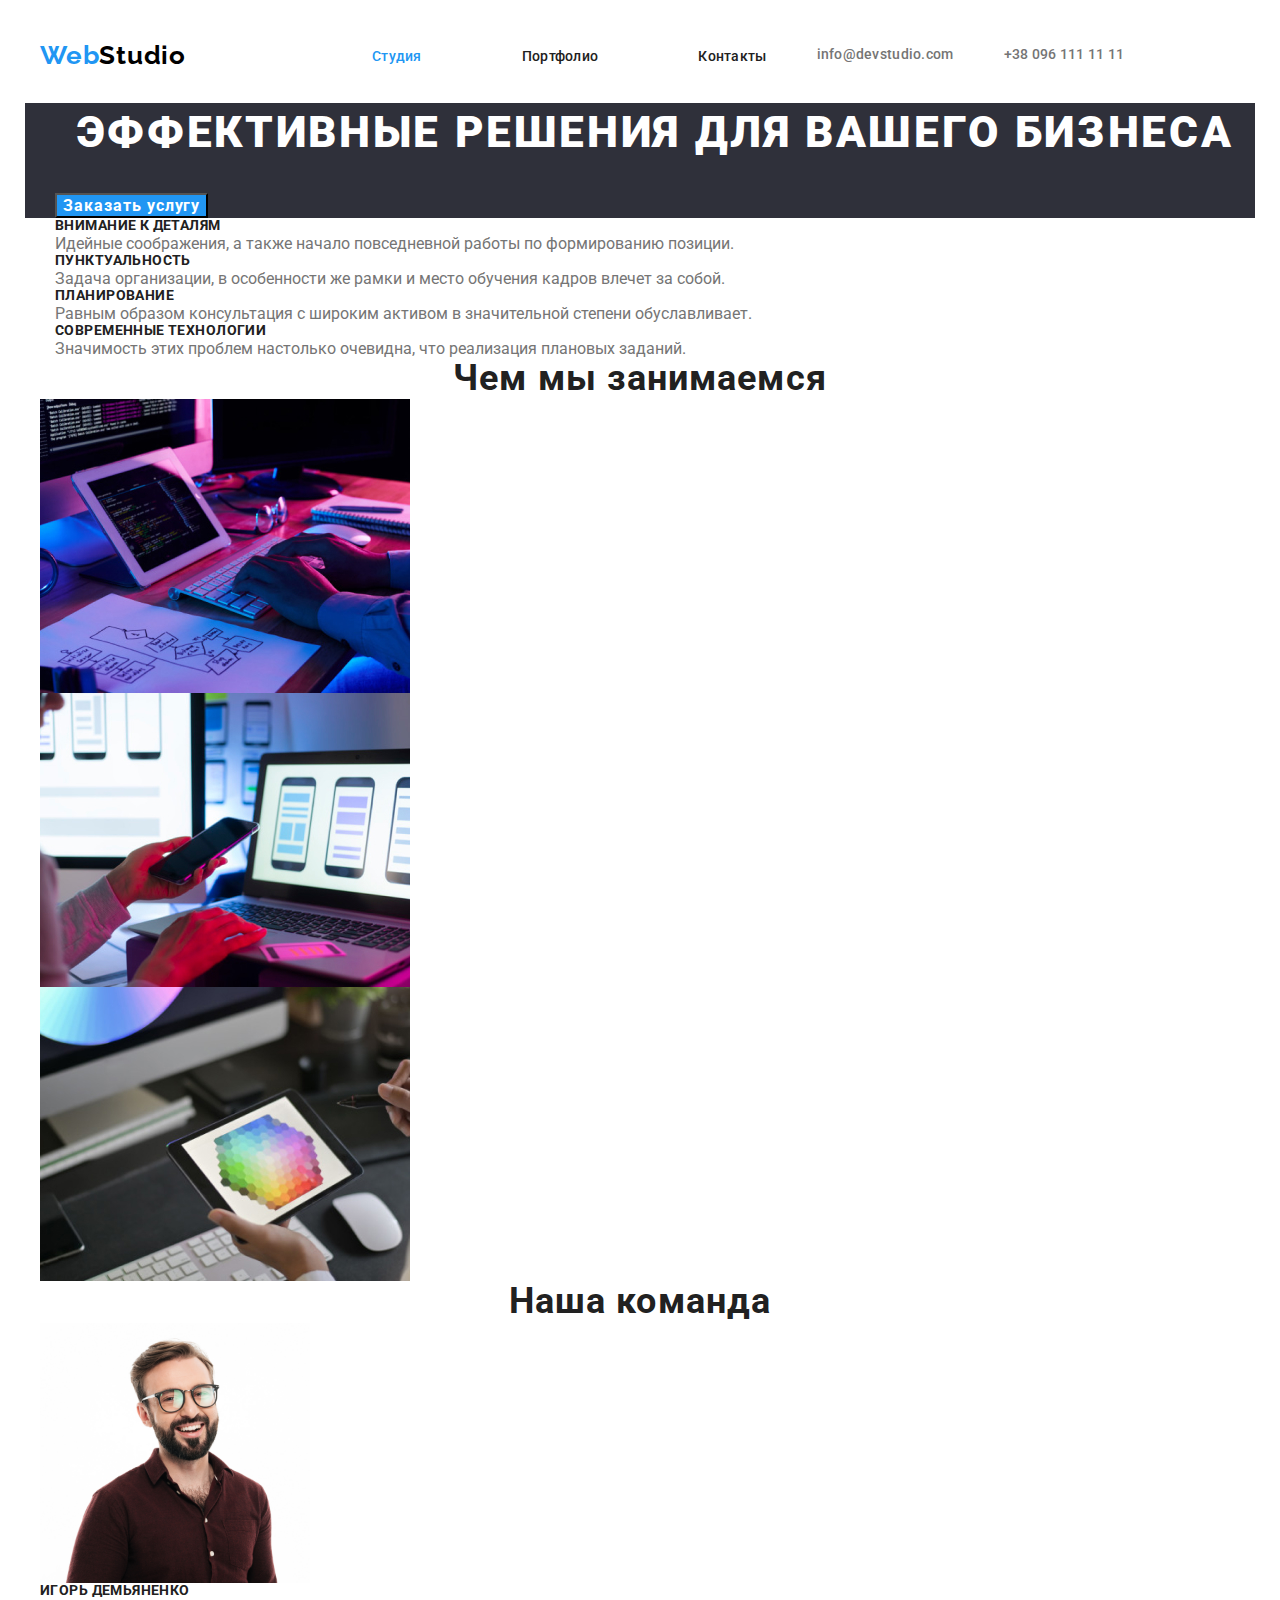
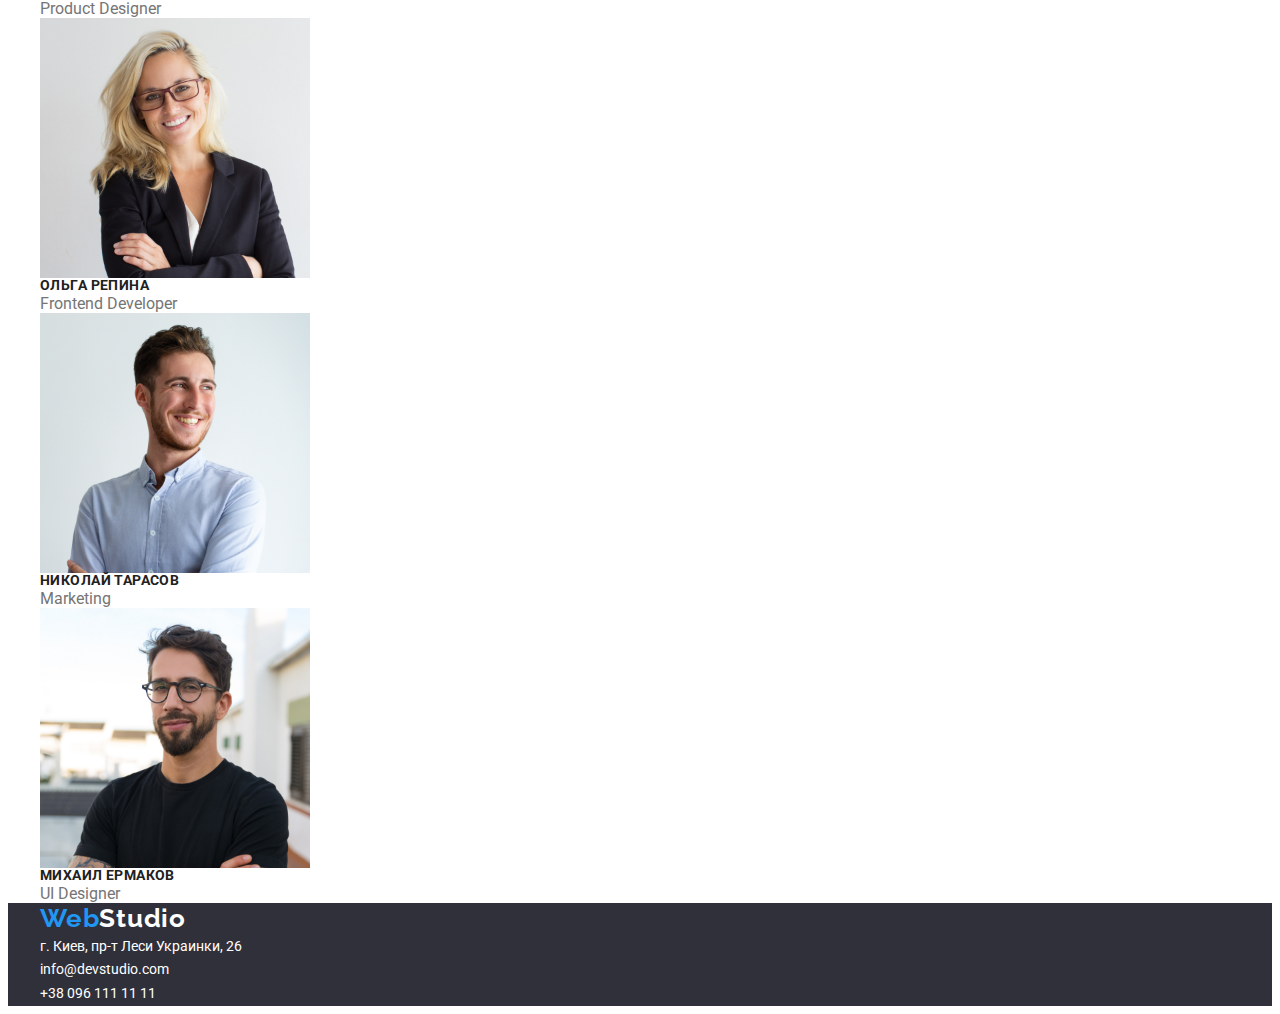
==== index.html @ 72a465cc "размечает хедер" ====
<!DOCTYPE html>
<html lang="ru">
<head>
    <meta charset="UTF-8">
    <meta http-equiv="X-UA-Compatible" content="IE=edge">
    <meta name="viewport" content="width=device-width, initial-scale=1.0">
    <title>ВебСтудио</title>
    <link rel="preconnect" href="https://fonts.gstatic.com">
    <link href="https://fonts.googleapis.com/css2?family=Raleway:wght@700&family=Roboto:wght@400;500;700;900&display=swap"
        rel="stylesheet">
    <link rel="stylesheet" href="https://cdnjs.cloudflare.com/ajax/libs/modern-normalize/1.0.0/modern-normalize.min.css" integrity="sha512-ISS7cAi1PEhQ8jnbJpJZMd29NlhNj4AWYyLOSp2CE/CsHxTCu+r+t0D2yoJudVrd0/8fTVPUVDzY5Tvli75u/g==" crossorigin="anonymous" />
    <link rel="stylesheet" href="./css/styles.css">
</head>
<body>

    <!-- Основные навигационные ссылки -->

    <header class="header">
        <div class="container">
        <nav class="nav">
        
            <a class="logo link logo" href="">Web<span class="logo-black-item logo">Studio</span></a>
            
            <ul class="nav-list list">
            <li class="nav-item">
                <a class="nav-link link current" href="">Студия</a>
            </li>
            <li class="nav-item">
                <a class="nav-link link" href="./portfolio.html">Портфолио</a>
            </li>
            <li class="nav-item">
                <a class="nav-link link" href="">Контакты</a>
            </li>
        </ul>
        </nav>
        
        <ul class="contact-list list">
            <li class="contact-item">
                
                <a class="mail-link link" href="mailto:info@devstudio.com">info@devstudio.com</a>
            </li>
            <li class="contact-item">
                
                <a class="tel-link link" href="tel:+380961111111">+38 096 111 11 11</a>
            </li>
        </ul>
        </div>
    </header>
    <main>

        <!-- section hero -->

        <section class="hero container">
            <div class="container">

                
                <h1 class="hero-title">Эффективные решения для вашего бизнеса</h1>
                <button class="modal-btn" type="button">Заказать услугу</button>
                
            </div>
        </section>

        <!-- Advanteges list -->

        <section class="advantages container">
            <div class="container">
                <h2 class="about-us-title visually-hidden">Advantages</h2>
                
                <ul class="advantages-list list">
                    <li class="advantages-item">
                        <h3 class="title-item">Внимание к деталям</h3>
                        <p class="description">Идейные соображения, а также начало повседневной работы по формированию позиции.</p>
                    </li>
                    <li>
                        <h3 class="title-item">Пунктуальность</h3>
                        <p class="description">Задача организации, в особенности же рамки и место обучения кадров влечет за собой.</p>
                    </li>
                    <li>
                        <h3 class="title-item">Планирование</h3>
                        <p class="description">Равным образом консультация с широким активом в значительной степени обуславливает.</p>
                    </li>
                    <li>
                        <h3 class="title-item">Современные технологии</h3>
                        <p class="description">Значимость этих проблем настолько очевидна, что реализация плановых заданий.</p>
                    </li>
                </ul>
            </div>
        </section>

        <!-- about us -->

        <section class="work-gadgets container">
            <h2 class="about-us-title">Чем мы занимаемся</h2>
            <ul class="gadgets-list list">
                <li class="gadgets-item">
               <img class="img-gadgets" src="./images/working-on-laptops/laptop-transformer.jpg" alt="Ноутбук-трансформер" width="370" height="294">
                
                </li>
                <li class="gadgets-item">
                <img class="img-gadgets" src="./images/working-on-laptops/laptop-and-cell.jpg" alt="Ноутбук и мобильный телефон" width="370" height="294"> 
               
                </li>
                <li class="gadgets-item">
                 <img class="img-gadgets" src="./images/working-on-laptops/tablet.jpg" alt="Планшет" width="370" height="294">
                
                </li>
            </ul>
        </section>

        <!-- Team members -->

        <section class="team-members container">
            <h2 class="about-us-title">Наша команда</h2>
            <ul class="members-list list">
                <li class="member">
                    <img class="img-member" src="./images/Team-members/igor-demiyaninko.jpg" alt="Продакт дизайнер" width="270" height="260">
                   
                    <h3 class="title-item">Игорь Демьяненко</h3>
                    <p class="description" lang="en">Product Designer</p>
                    
                </li>
                <li class="member">
                   <img class="member" src="./images/Team-members/olga-repina.jpg" alt="Фронтенд разработчик" width="270" height="260">
                    
                    <h3 class="title-item">Ольга Репина</h3>
                    <p class="description" lang="en">Frontend Developer</p>
                    
                </li>
                <li class="member">
                    <img class="member" src="./images/Team-members/nikolai-tarasov.jpg" alt="Маркетинг" width="270" height="260">
                   
                    <h3 class="title-item">Николай Тарасов</h3>
                    <p class="description">Marketing</p>
                    
                </li>
                <li class="member">
                    <img class="member" src="./images/Team-members/mikhail-yermakov.jpg" alt="Дизайнер интерфейса" width="270" height="260">
                    
                    <h3 class="title-item">Михаил Ермаков</h3>
                    <p class="description" lang="en">UI Designer</p>
                    
                </li>
            </ul>
        </section>
    </main>

    <!-- контакная инфо -->

    <footer class="footer">
     <div class="container">   
    <a class="logo link" href="">Web<span class="logo-white-item logo">Studio</span></a>
    
        <address class="address">
            г. Киев, пр-т Леси Украинки, 26
        </address>
          <ul class="footer-list list">
            <li class="footer-item"><a class="footer-mail link" href="mailto:info@devstudio.com">info@devstudio.com</a></li>
            <li class="footer-item"><a class="footer-tel link" href="tel:+380961111111">+38 096 111 11 11</a></li>
        
        </ul>
        
    </div>
    </footer>
</body>
</html>
---- css/styles.css ----
:root {
  --main-font: 'Roboto', sans-serif;
  --secondary-font: 'Raleway', sans-serif;
  --main-text-color: #757575;
  --secondary-text-color: #212121;
  --white-text-color: #ffffff;
  --accent-color: #2196f3;
  --main-bgr-color: #fff; 
  --secondary-bgr-color: #2f303a;
  --logo-black-theme: #000;
  --logo-white-theme: #fff; 
  --btn-background: #F5F4FA;
  
}

body {
  font-family: var(--main-font);
  color: var(--main-text-color);
  background-color: var(--main-bgr-color);
  
}

h1, 
h2, 
h3, 
h4, 
h5, 
h6,
p {
  margin: 0;
}

ul,
ol {
  margin: 0;
  padding: 0;
}

img {
  display: block;
}

.link {
  text-decoration: none;
  color:  inherit;
}
.list {
  list-style: none;
}

.visually-hidden {
  position: absolute !important;
  clip: rect(1px 1px 1px 1px); /* IE6, IE7 */
  clip: rect(1px, 1px, 1px, 1px);
  padding: 0 !important;
  border: 0 !important;
  height: 1px !important;
  width: 1px !important;
  overflow: hidden;
}

.container {
  width: 1200px;
  margin: 0 auto;
  padding-left: 15px;
  padding-right: 15px;
}


/* ===========HEADER========== */



.header {
  padding-top: 32px;
  padding-bottom: 32px;
}

.header .container {
  display: flex;
  align-items: center;
}

.logo {

  margin-right: 93px;

  font-family: var(--secondary-font);
  font-weight: 700;
  font-size: 26px;
  line-height: 1.19;
  letter-spacing: 0.03em;
  color: var(--accent-color);
}

.logo-black-item {
font-family: var(--secondary-font);
color: var(--logo-black-theme);
}

.logo-white-item {
font-family: var(--secondary-font);
color: var(--logo-white-theme);
}

.nav {
  display: flex;
  align-items: center;
}


.nav-list {
  display: flex;
  align-items: center;
}

.nav-link {

  margin-left: auto;
  margin-right: 50px;

  font-weight: 500;
  font-size: 14px;
  line-height: 1.14;
  letter-spacing: 0.02em;
  color: var(--secondary-text-color);
}

.nav-link:hover,
.nav-link:focus {
  color: var(--accent-color);
}

.nav-list .nav-link.current {
    color: var(--accent-color);
}

.nav-list .nav-item:not(:last-child) {
  margin-right: 50px;
}

.contact-list {

  display: flex;
  align-items: center;

  font-weight: 500;
  font-size: 14px;
  line-height: 1.14;
  letter-spacing: 0.02em;
}
 .mail-link {
   margin-left: auto;
   margin-right: 50px;
 }
.mail-link:hover,
.mail-link:focus {
  color: var(--accent-color);
}

/* .tel-link {
  margin-right: auto;
  margin-left: 50px;
} */

.tel-link:hover,
.tel-link:focus {
  color: var(--accent-color);
}


/* =========HERO========== */


.hero {
    background-color: var(--secondary-bgr-color);
}
.hero-title {

  margin-bottom: 30px;
  

  font-weight: 900;
  font-size: 44px;
  line-height: 1.36;
  text-align: center;
  letter-spacing: 0.06em;
  text-transform: uppercase;
  color: var(--white-text-color);
}
.modal-btn {
  font-family: inherit;
  font-weight: 700;
  font-size: 16px;
  line-height: 1, 87;
  display: flex;
  align-items: center;
  text-align: center;
  letter-spacing: 0.06em;
  cursor: pointer;
  color: var(--white-text-color);
  background-color: var(--accent-color);
}


/* ======COMPONENTS======= */

.about-us-title {
  font-weight: 700;
  font-size: 36px;
  line-height: 1.16;
  text-align: center;
  letter-spacing: 0.03em;
  color: var(--secondary-text-color);
}
.title-item {
  font-weight: bold;
  font-size: 14px;
  line-height: 1.14;
  letter-spacing: 0.03em;
  text-transform: uppercase;
  color: var(--secondary-text-color);
}
.description {
font-size: 14px
line-height: 1.7;
color: var(main-text-color);
}

/* =======FOOTER======== */

.footer {
    
    background-color: var(--secondary-bgr-color);
    color: var(--white-text-color);
    font-size: 14px;
    line-height: 1.7;
}


.address {
  font-style: normal;
  
}

.footer-mail:hover,
.footer-mail:focus {
  color: var(--accent-color);
}
.footer-tel:hover,
.footer-tel:focus {
  color: var(--accent-color);
}



/* ========PROTFOLIO========== */

.btn-item {
font-family: inherit;    
font-weight: 500;
font-size: 16px;
line-height: 1.62;
text-align: center;
cursor: pointer;
color:var(--secondary-text-color);
background-color: var(--btn-background);
}
.btn-item:hover,
.btn-item:focus {
  color: var(--white-text-color);
  background-color: var(--accent-color); 
}
.btn-current {
  color: var(--white-text-color);
  background-color: var(--accent-color);
  
}

.examples-list {
font-size: 18px;
line-height: 2;
}

.example-title {
font-weight: 700;
letter-spacing: 0.06em;
color: var(--secondary-text-color);
}
.examples-desc {
letter-spacing: 0.03em;
color: var(--main-text-color);
}
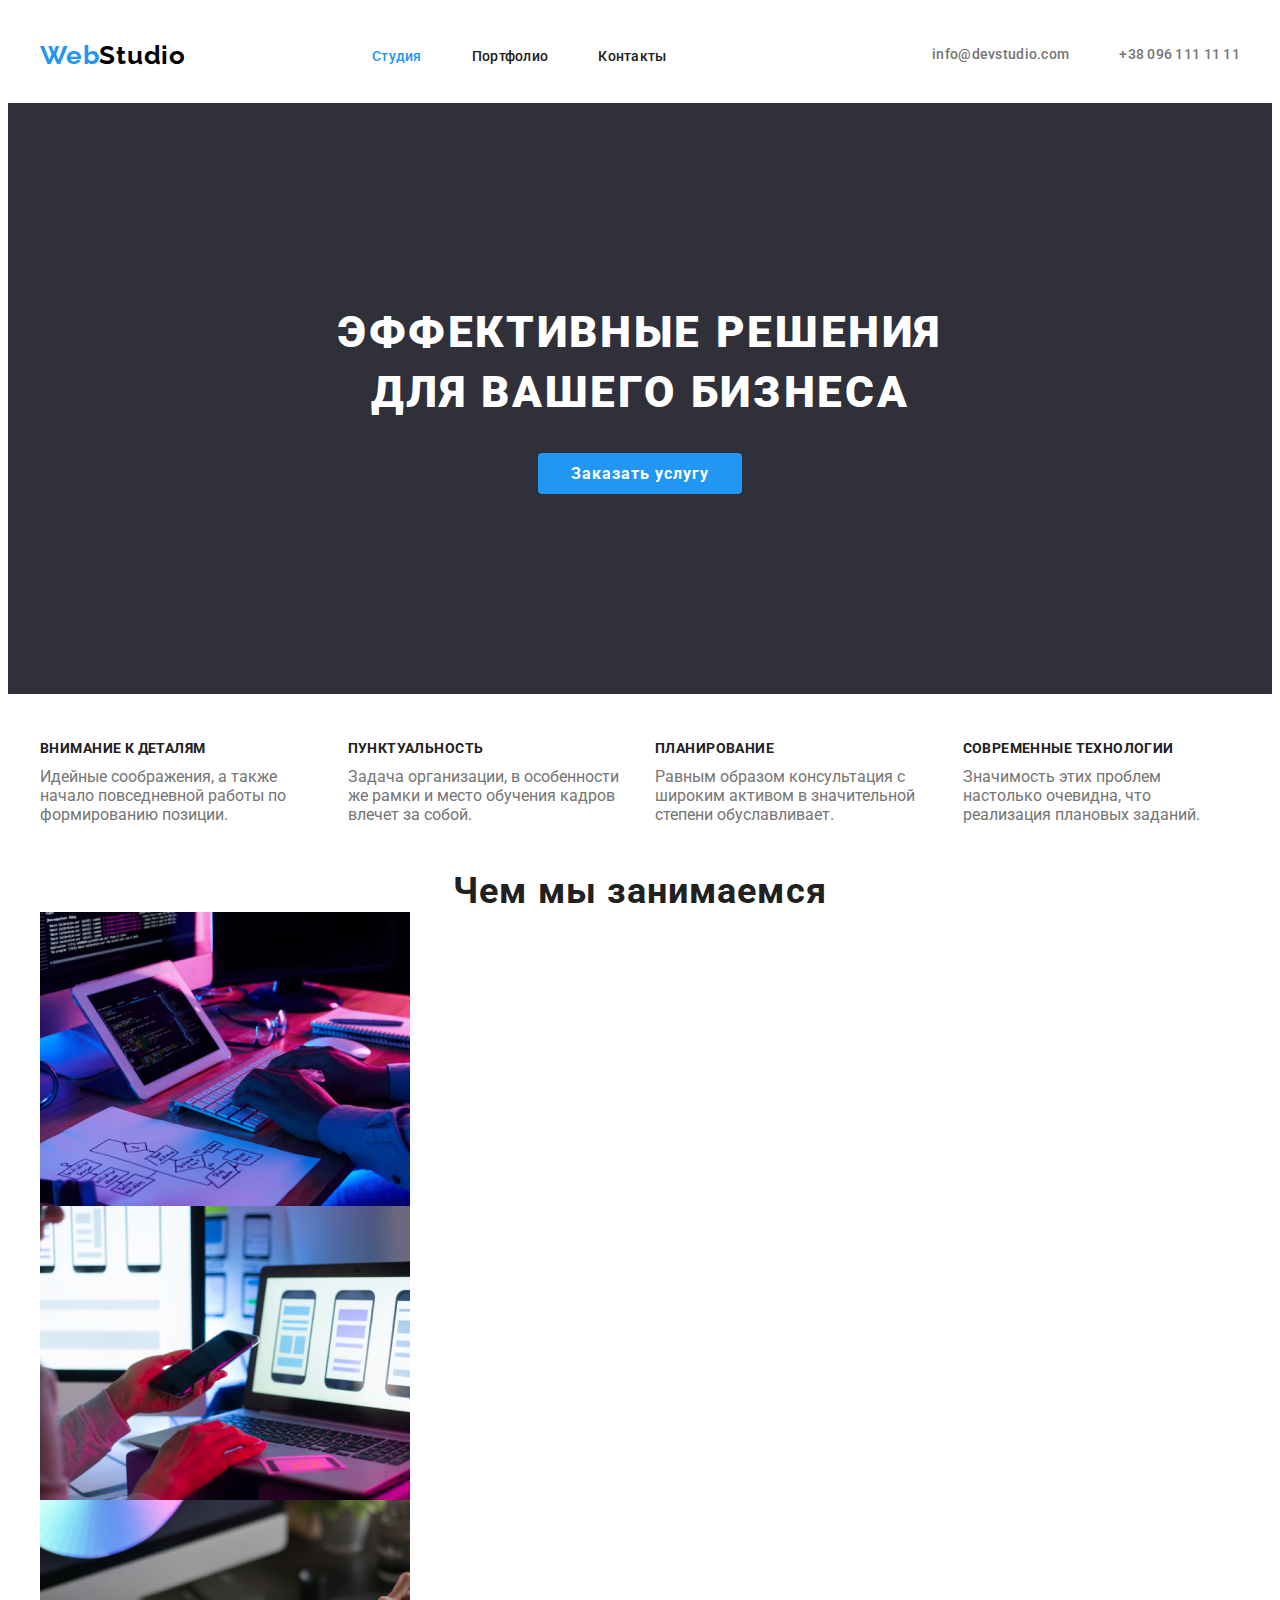
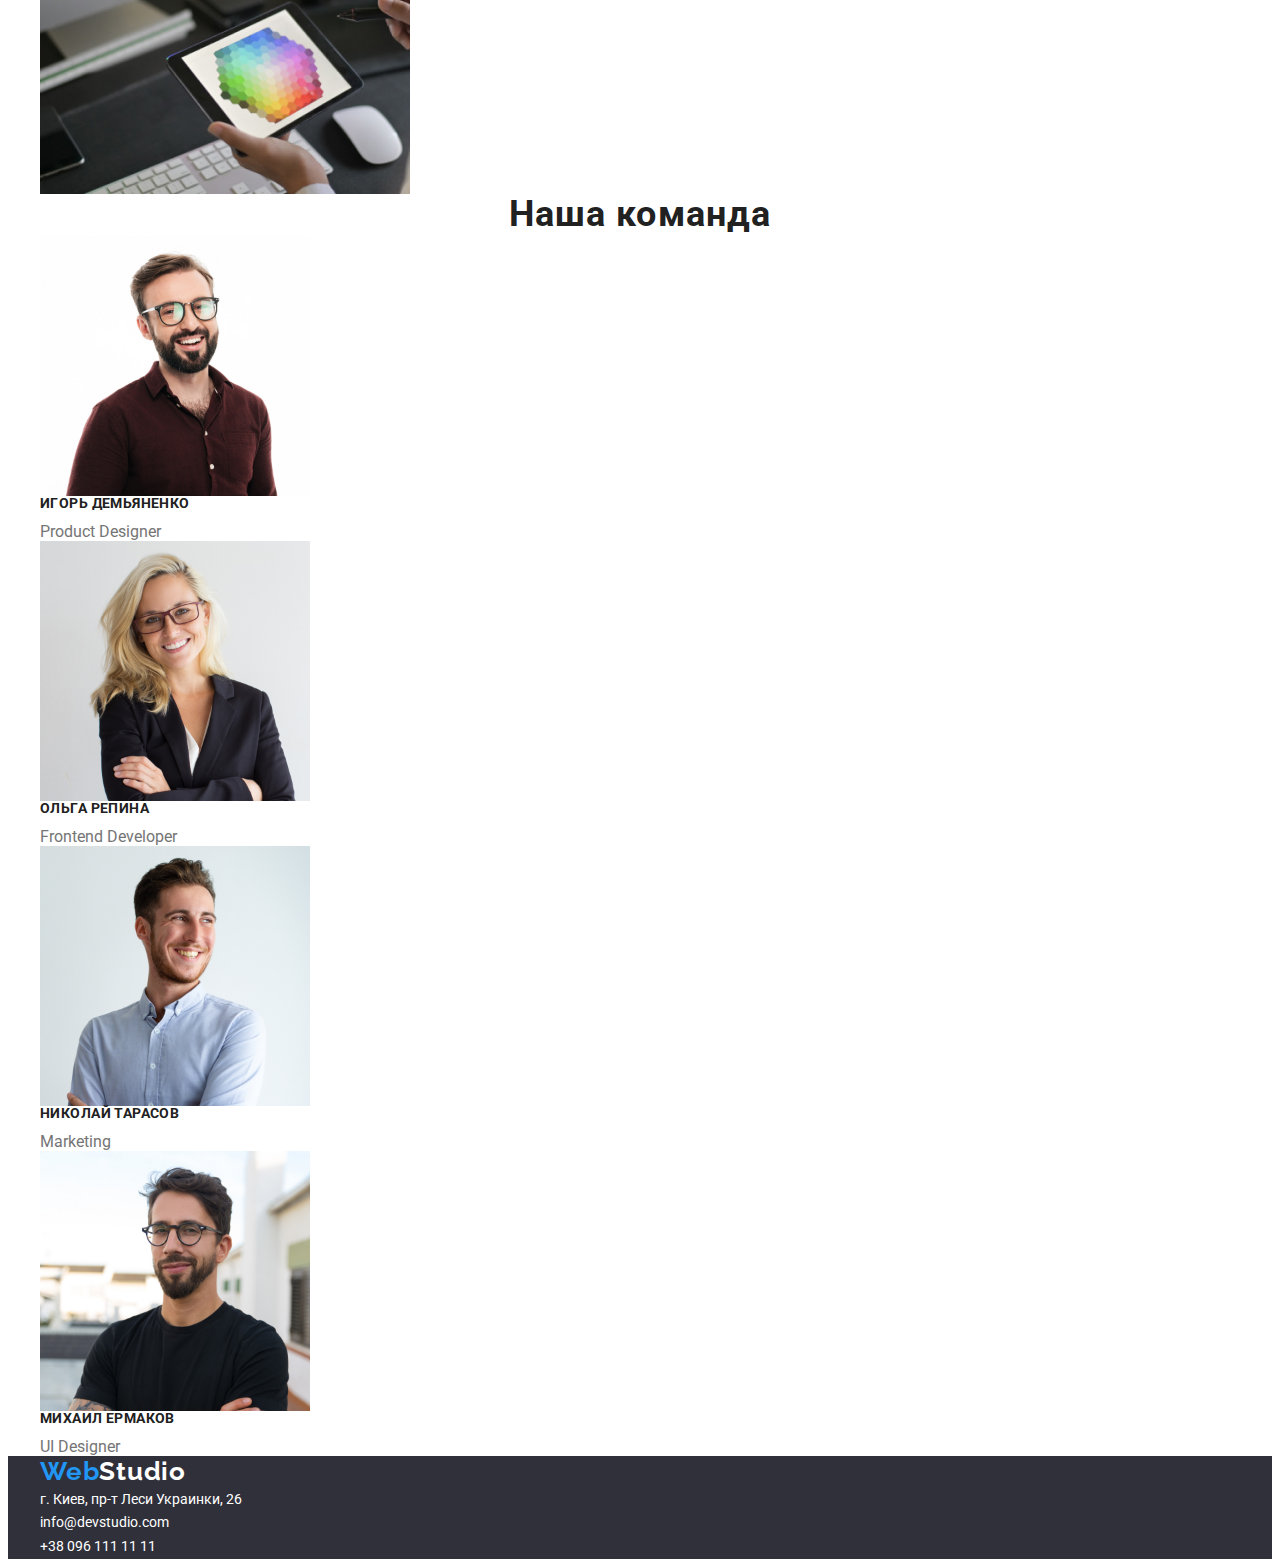
==== commit e10e467d: "размечает advantages-section" ====
--- a/index.html
+++ b/index.html
@@ -19,7 +19,7 @@
         <div class="container">
         <nav class="nav">
         
-            <a class="logo link logo" href="">Web<span class="logo-black-item logo">Studio</span></a>
+            <a class="logo link" href="">Web<span class="logo-black-item logo">Studio</span></a>
             
             <ul class="nav-list list">
             <li class="nav-item">
@@ -50,7 +50,7 @@
 
         <!-- section hero -->
 
-        <section class="hero container">
+        <section class="hero">
             <div class="container">
 
                 
@@ -62,7 +62,7 @@
 
         <!-- Advanteges list -->
 
-        <section class="advantages container">
+        <section class="advantages">
             <div class="container">
                 <h2 class="about-us-title visually-hidden">Advantages</h2>
                 
@@ -71,15 +71,15 @@
                         <h3 class="title-item">Внимание к деталям</h3>
                         <p class="description">Идейные соображения, а также начало повседневной работы по формированию позиции.</p>
                     </li>
-                    <li>
+                    <li class="advantages-item">
                         <h3 class="title-item">Пунктуальность</h3>
                         <p class="description">Задача организации, в особенности же рамки и место обучения кадров влечет за собой.</p>
                     </li>
-                    <li>
+                    <li class="advantages-item">
                         <h3 class="title-item">Планирование</h3>
                         <p class="description">Равным образом консультация с широким активом в значительной степени обуславливает.</p>
                     </li>
-                    <li>
+                    <li class="advantages-item">
                         <h3 class="title-item">Современные технологии</h3>
                         <p class="description">Значимость этих проблем настолько очевидна, что реализация плановых заданий.</p>
                     </li>
--- a/css/styles.css
+++ b/css/styles.css
@@ -10,6 +10,8 @@
   --logo-black-theme: #000;
   --logo-white-theme: #fff; 
   --btn-background: #F5F4FA;
+  --section-pt: 47px;
+  --section-pb: 47px;
   
 }
 
@@ -74,6 +76,7 @@
 .header {
   padding-top: 32px;
   padding-bottom: 32px;
+  border-color: var(--main-bgr-color);
 }
 
 .header .container {
@@ -94,6 +97,9 @@
 }
 
 .logo-black-item {
+
+margin-right: o;
+
 font-family: var(--secondary-font);
 color: var(--logo-black-theme);
 }
@@ -115,9 +121,6 @@
 }
 
 .nav-link {
-
-  margin-left: auto;
-  margin-right: 50px;
 
   font-weight: 500;
   font-size: 14px;
@@ -140,6 +143,7 @@
 }
 
 .contact-list {
+  margin-left: auto;
 
   display: flex;
   align-items: center;
@@ -149,20 +153,17 @@
   line-height: 1.14;
   letter-spacing: 0.02em;
 }
- .mail-link {
-   margin-left: auto;
-   margin-right: 50px;
- }
+
+
+ .contact-list .contact-item:not(:last-child) {
+  margin-right: 50px;
+} 
+
 .mail-link:hover,
 .mail-link:focus {
   color: var(--accent-color);
 }
 
-/* .tel-link {
-  margin-right: auto;
-  margin-left: 50px;
-} */
-
 .tel-link:hover,
 .tel-link:focus {
   color: var(--accent-color);
@@ -173,29 +174,43 @@
 
 
 .hero {
-    background-color: var(--secondary-bgr-color);
-}
+
+ background-color: var(--secondary-bgr-color);
+ text-align: center;
+ }
+
 .hero-title {
 
+  max-width: 696px;
+  margin: auto;
   margin-bottom: 30px;
-  
-
+  padding-top: 200px;
+ 
   font-weight: 900;
   font-size: 44px;
   line-height: 1.36;
-  text-align: center;
   letter-spacing: 0.06em;
   text-transform: uppercase;
   color: var(--white-text-color);
 }
 .modal-btn {
+ 
+  min-width: 136;
+  padding-top: 10px;
+  padding-bottom: 10px;
+  padding-left: 32px;
+  padding-right: 32px;
+  margin-bottom: 200px;
+
+  border: 1px solid transparent;
+  border-radius: 4px;
+
   font-family: inherit;
   font-weight: 700;
   font-size: 16px;
   line-height: 1, 87;
-  display: flex;
-  align-items: center;
-  text-align: center;
+  
+  align-items: center;
   letter-spacing: 0.06em;
   cursor: pointer;
   color: var(--white-text-color);
@@ -226,6 +241,35 @@
 line-height: 1.7;
 color: var(main-text-color);
 }
+
+/* ==========ADVANTEGES====== */
+
+
+.advantages {
+
+  padding-top: var(--section-pt);
+  padding-bottom: var(--section-pb);
+  
+  background-color: var(--main-bgr-color);
+}
+
+
+.title-item {
+
+  margin-bottom: 10px;
+}
+
+.advantages-list {
+  display: flex;
+  margin-left: -30px;
+}
+
+.advantages-item {
+  flex-basis: calc((100% - 30px) / 4);
+  margin-left: 30px;
+}
+
+
 
 /* =======FOOTER======== */
 
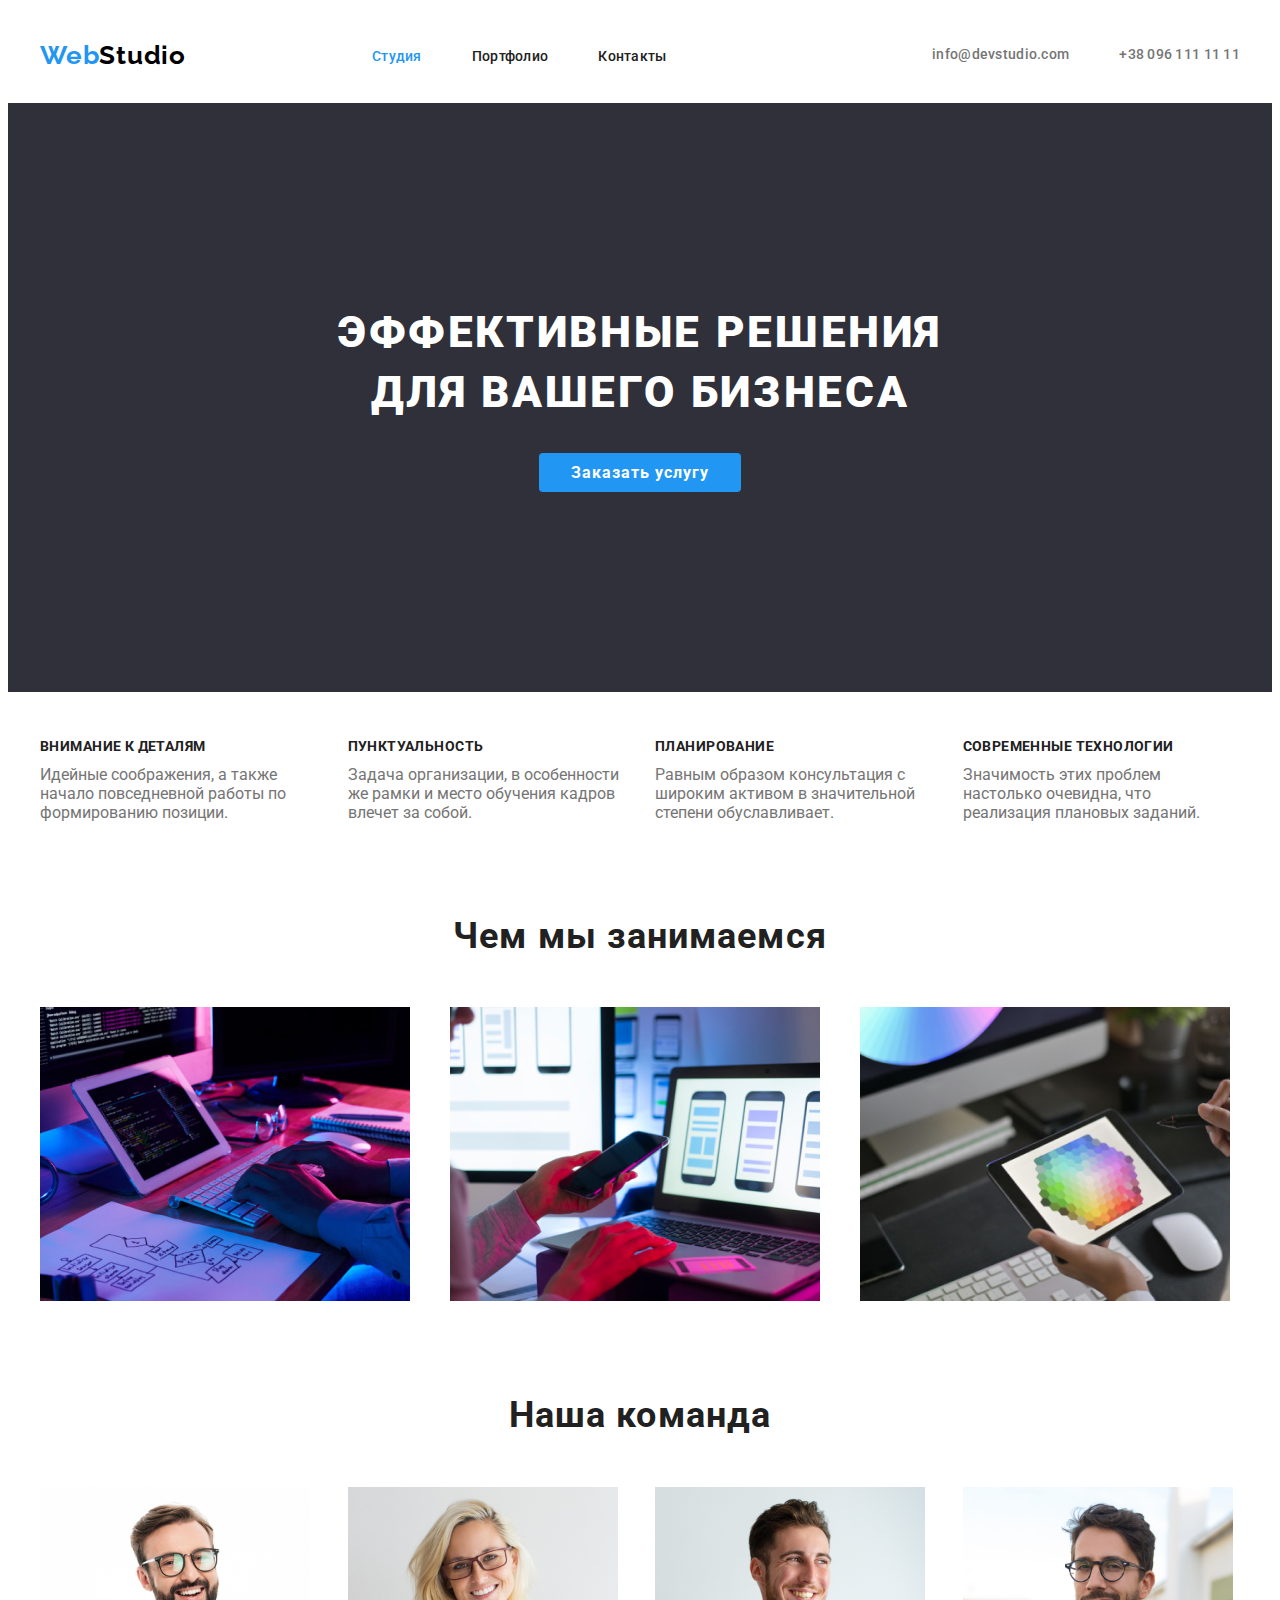
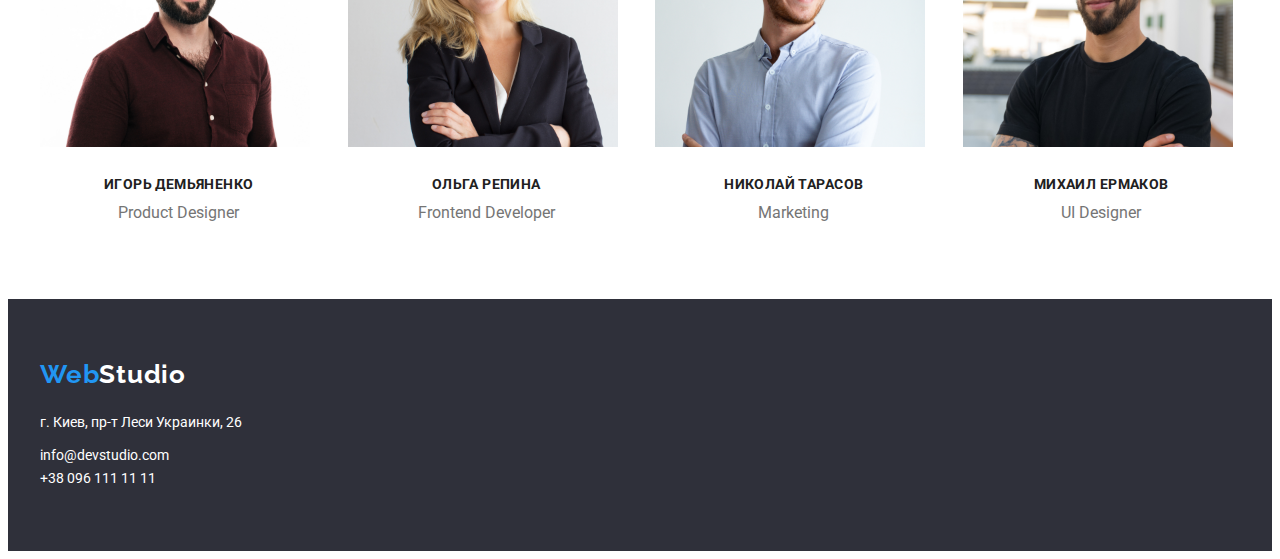
==== commit fe9cdab6: "студио" ====
--- a/index.html
+++ b/index.html
@@ -62,7 +62,7 @@
 
         <!-- Advanteges list -->
 
-        <section class="advantages">
+        <section class="section advantages">
             <div class="container">
                 <h2 class="about-us-title visually-hidden">Advantages</h2>
                 
@@ -89,7 +89,8 @@
 
         <!-- about us -->
 
-        <section class="work-gadgets container">
+        <section class="section work-gadgets">
+            <div class="container">
             <h2 class="about-us-title">Чем мы занимаемся</h2>
             <ul class="gadgets-list list">
                 <li class="gadgets-item">
@@ -105,42 +106,45 @@
                 
                 </li>
             </ul>
+            </div>
         </section>
 
         <!-- Team members -->
 
-        <section class="team-members container">
+        <section class="section team-members">
+            <div class="container">
             <h2 class="about-us-title">Наша команда</h2>
             <ul class="members-list list">
                 <li class="member">
                     <img class="img-member" src="./images/Team-members/igor-demiyaninko.jpg" alt="Продакт дизайнер" width="270" height="260">
-                   
+                   <div class="member-wrapper">
                     <h3 class="title-item">Игорь Демьяненко</h3>
                     <p class="description" lang="en">Product Designer</p>
-                    
+                    </div>
                 </li>
                 <li class="member">
-                   <img class="member" src="./images/Team-members/olga-repina.jpg" alt="Фронтенд разработчик" width="270" height="260">
-                    
+                   <img class="img-member" src="./images/Team-members/olga-repina.jpg" alt="Фронтенд разработчик" width="270" height="260">
+                    <div class="member-wrapper">
                     <h3 class="title-item">Ольга Репина</h3>
                     <p class="description" lang="en">Frontend Developer</p>
-                    
+                    </div>
                 </li>
                 <li class="member">
-                    <img class="member" src="./images/Team-members/nikolai-tarasov.jpg" alt="Маркетинг" width="270" height="260">
-                   
+                    <img class="img-member" src="./images/Team-members/nikolai-tarasov.jpg" alt="Маркетинг" width="270" height="260">
+                    <div class="member-wrapper">
                     <h3 class="title-item">Николай Тарасов</h3>
                     <p class="description">Marketing</p>
-                    
+                    </div>
                 </li>
                 <li class="member">
-                    <img class="member" src="./images/Team-members/mikhail-yermakov.jpg" alt="Дизайнер интерфейса" width="270" height="260">
-                    
+                    <img class="img-member" src="./images/Team-members/mikhail-yermakov.jpg" alt="Дизайнер интерфейса" width="270" height="260">
+                    <div class="member-wrapper">
                     <h3 class="title-item">Михаил Ермаков</h3>
                     <p class="description" lang="en">UI Designer</p>
-                    
+                    </div>
                 </li>
             </ul>
+            </div>
         </section>
     </main>
 
--- a/css/styles.css
+++ b/css/styles.css
@@ -177,6 +177,8 @@
 
  background-color: var(--secondary-bgr-color);
  text-align: center;
+ padding-top: 200px;
+ padding-bottom: 200px;
  }
 
 .hero-title {
@@ -184,7 +186,7 @@
   max-width: 696px;
   margin: auto;
   margin-bottom: 30px;
-  padding-top: 200px;
+  
  
   font-weight: 900;
   font-size: 44px;
@@ -195,15 +197,17 @@
 }
 .modal-btn {
  
+  display: block;
   min-width: 136;
   padding-top: 10px;
   padding-bottom: 10px;
   padding-left: 32px;
   padding-right: 32px;
-  margin-bottom: 200px;
-
-  border: 1px solid transparent;
+  margin: auto;
+  
   border-radius: 4px;
+  border: none;
+  
 
   font-family: inherit;
   font-weight: 700;
@@ -219,6 +223,14 @@
 
 
 /* ======COMPONENTS======= */
+
+
+.section {
+  padding-top: var(--section-pt);
+  padding-bottom: var(--section-pb);
+
+  background-color: var(--main-bgr-color);
+}
 
 .about-us-title {
   font-weight: 700;
@@ -245,16 +257,16 @@
 /* ==========ADVANTEGES====== */
 
 
-.advantages {
+/* .advantages {
 
   padding-top: var(--section-pt);
   padding-bottom: var(--section-pb);
-  
+
   background-color: var(--main-bgr-color);
-}
-
-
-.title-item {
+} */
+
+
+.advantages .title-item {
 
   margin-bottom: 10px;
 }
@@ -262,11 +274,72 @@
 .advantages-list {
   display: flex;
   margin-left: -30px;
+  margin-top: -30px;
 }
 
 .advantages-item {
-  flex-basis: calc((100% - 30px) / 4);
+  flex-basis: calc(100% / 4 - 30px);
   margin-left: 30px;
+  margin-top: 30px;
+}
+
+
+
+/* =========WORK-GADGETS======== */
+
+/* .work-gadgets {
+   
+  padding-top: var(--section-pt);
+  padding-bottom: var(--section-pb);
+  background-color: var(--main-bgr-color);
+} */
+
+.work-gadgets .about-us-title {
+  margin-bottom: 50px;
+
+}
+.gadgets-list {
+
+  display: flex;
+  margin-left: -30px;
+}
+.gadgets-item {
+
+  flex-basis: calc(100%/3 - 30px);
+  margin-left: 30px; 
+}
+
+/* =======TEAM-MEMBERS======== */
+
+
+/* .team-members {
+  padding-top: var(--section-pt);
+  padding-bottom: var(--section-pb);
+  border-color: var(--main-bgr-color);
+} */
+
+
+.team-members .about-us-title {
+  margin-bottom: 50px;
+}
+
+.members-list {
+  
+  display: flex;
+  margin-left: -30px;
+}
+
+.member {
+  flex-basis: calc(100%/4 - 30px);
+  margin-left: 30px;
+}
+.member-wrapper {
+  text-align: center;
+  padding-top: 30px;
+  padding-bottom: 30px;
+}
+.member .title-item {
+  margin-bottom: 10px;
 }
 
 
@@ -274,6 +347,9 @@
 /* =======FOOTER======== */
 
 .footer {
+
+    padding-top: 60px;
+    padding-bottom: 60px;
     
     background-color: var(--secondary-bgr-color);
     color: var(--white-text-color);
@@ -284,6 +360,8 @@
 
 .address {
   font-style: normal;
+  margin-top: 20px;
+  margin-bottom: 9px;
   
 }
 
@@ -300,7 +378,31 @@
 
 /* ========PROTFOLIO========== */
 
+
+
+.portfolio-btn-list {
+   display: flex;
+   justify-content: center;
+   margin-bottom: 39px;
+
+}
+
+
+
+.portfolio-btn-list .btn-list-item:not(:last-child) {
+  margin-right: 8px;
+}
+
 .btn-item {
+
+padding-left: 22px;
+padding-right: 22px;
+padding-top: 5.5px;
+padding-bottom: 5.5px;
+border-radius: 4px;
+border: none;
+
+
 font-family: inherit;    
 font-weight: 500;
 font-size: 16px;
@@ -322,11 +424,22 @@
 }
 
 .examples-list {
+
+display: flex;
+flex-wrap: wrap;
+margin-left: -30px;
+margin-top: -30px;  
+  
 font-size: 18px;
 line-height: 2;
 }
 
-.example-title {
+.examples-title {
+
+flex-basis: calc(100% / 3 - 30px);
+margin-left: 30px;
+margin-top: 30px;
+
 font-weight: 700;
 letter-spacing: 0.06em;
 color: var(--secondary-text-color);
@@ -334,4 +447,9 @@
 .examples-desc {
 letter-spacing: 0.03em;
 color: var(--main-text-color);
+}
+
+.desc-box {
+  border: 1px solid #eee;
+  border-top: none;
 }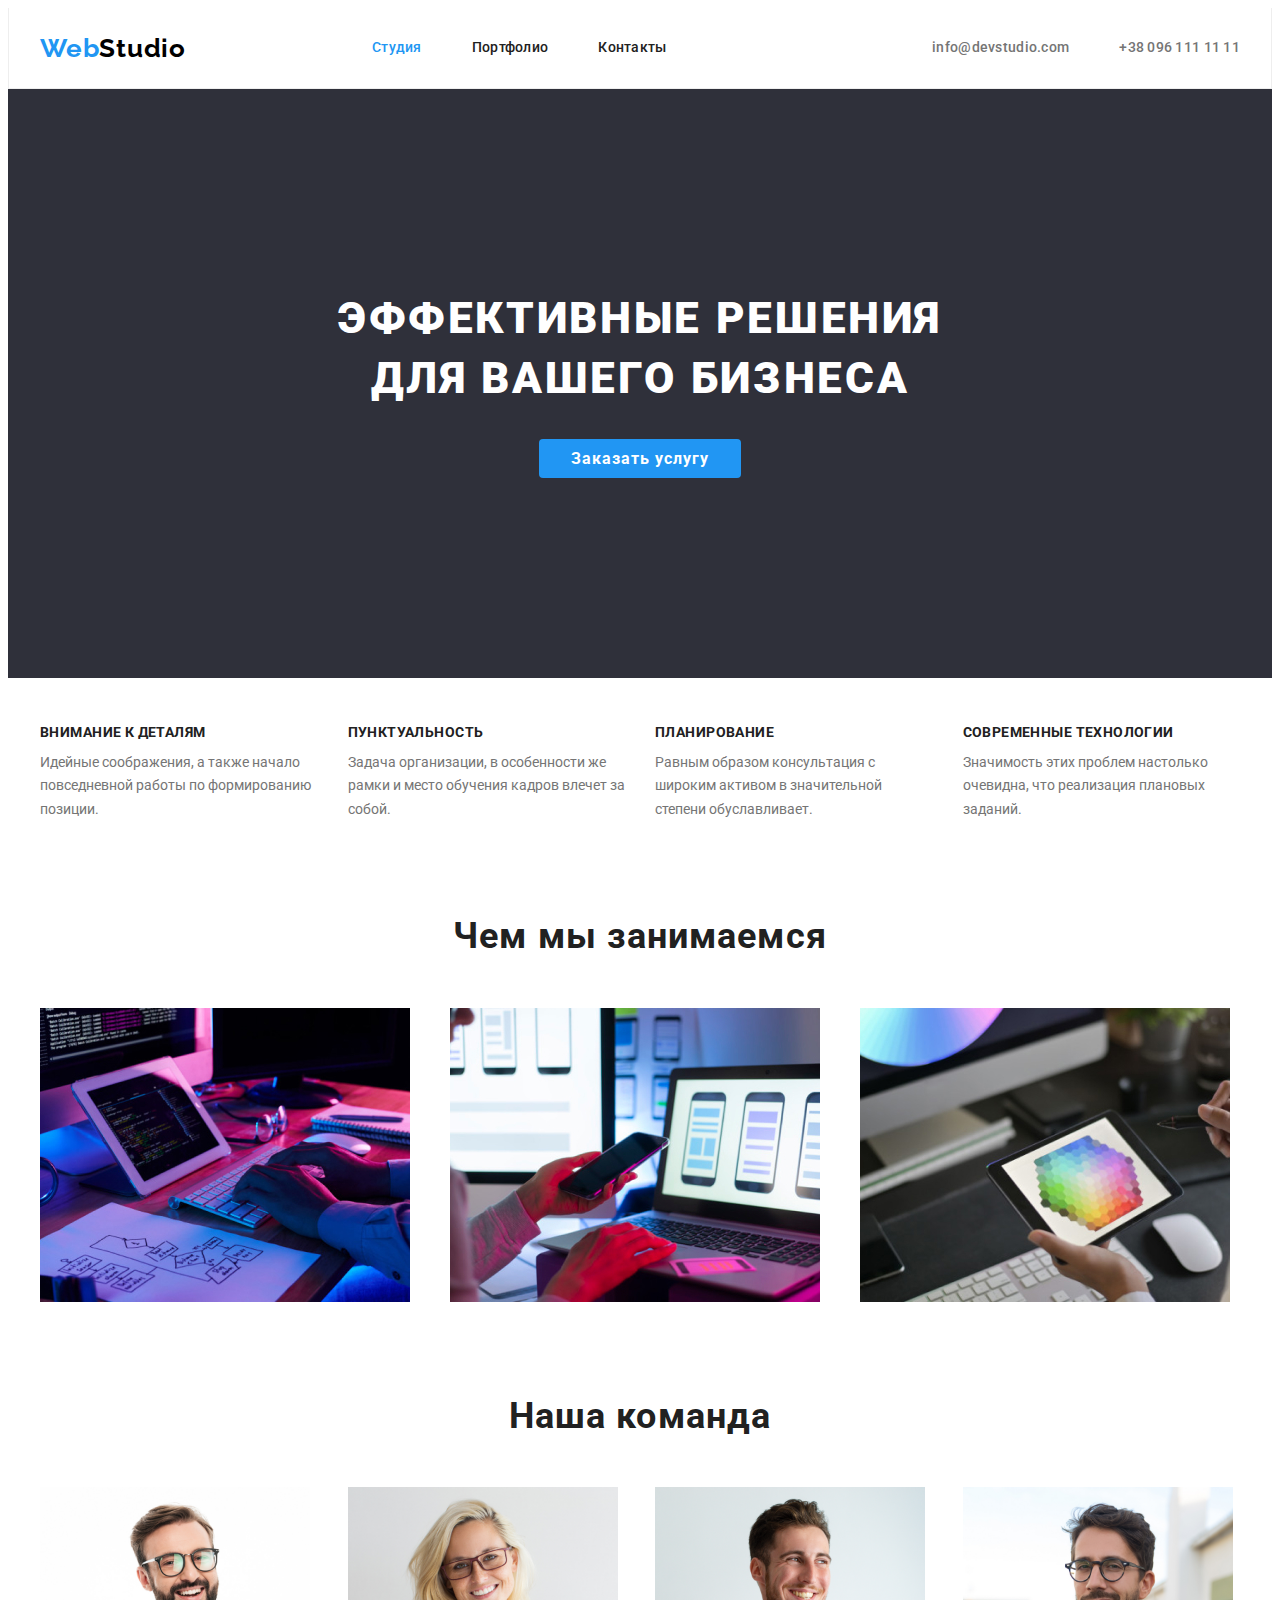
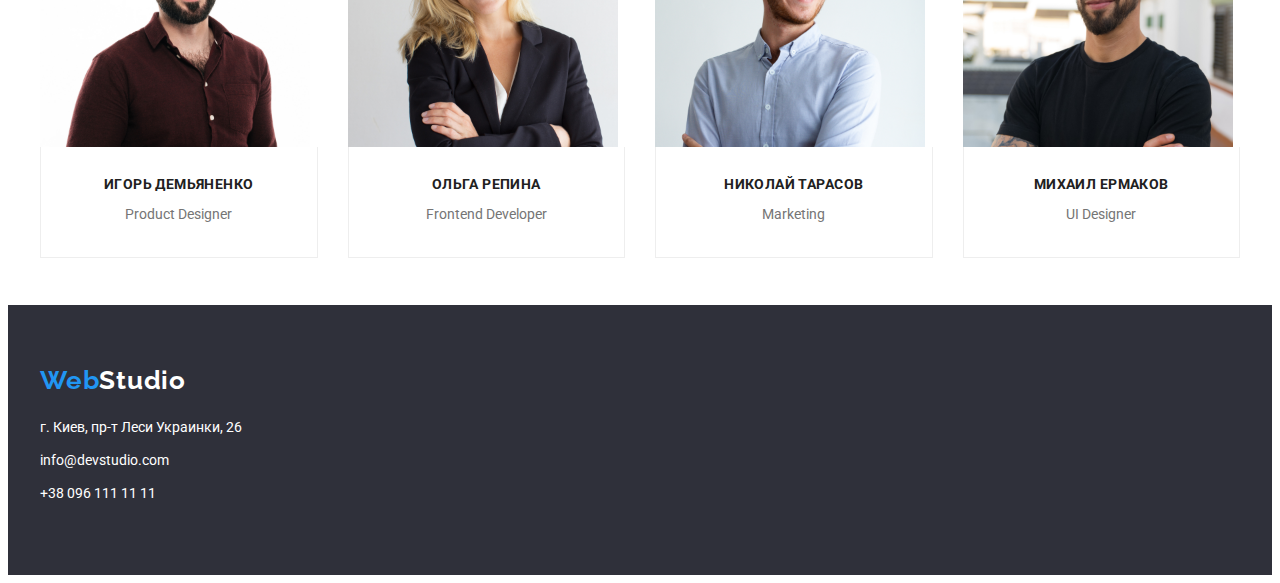
==== commit 326106b5: "ещё раз" ====
--- a/index.html
+++ b/index.html
@@ -155,13 +155,14 @@
     <a class="logo link" href="">Web<span class="logo-white-item logo">Studio</span></a>
     
         <address class="address">
-            г. Киев, пр-т Леси Украинки, 26
+        
+            <a class="address-link link" href=""> г. Киев, пр-т Леси Украинки, 26 </a>
+        
+            <a class="footer-mail link" href="mailto:info@devstudio.com">info@devstudio.com</a>
+        
+            <a class="footer-tel link" href="tel:+380961111111">+38 096 111 11 11</a>
+        
         </address>
-          <ul class="footer-list list">
-            <li class="footer-item"><a class="footer-mail link" href="mailto:info@devstudio.com">info@devstudio.com</a></li>
-            <li class="footer-item"><a class="footer-tel link" href="tel:+380961111111">+38 096 111 11 11</a></li>
-        
-        </ul>
         
     </div>
     </footer>
--- a/css/styles.css
+++ b/css/styles.css
@@ -5,28 +5,26 @@
   --secondary-text-color: #212121;
   --white-text-color: #ffffff;
   --accent-color: #2196f3;
-  --main-bgr-color: #fff; 
+  --main-bgr-color: #fff;
   --secondary-bgr-color: #2f303a;
   --logo-black-theme: #000;
-  --logo-white-theme: #fff; 
-  --btn-background: #F5F4FA;
+  --logo-white-theme: #fff;
+  --btn-background: #f5f4fa;
   --section-pt: 47px;
   --section-pb: 47px;
-  
 }
 
 body {
   font-family: var(--main-font);
   color: var(--main-text-color);
   background-color: var(--main-bgr-color);
-  
-}
-
-h1, 
-h2, 
-h3, 
-h4, 
-h5, 
+}
+
+h1,
+h2,
+h3,
+h4,
+h5,
 h6,
 p {
   margin: 0;
@@ -44,7 +42,8 @@
 
 .link {
   text-decoration: none;
-  color:  inherit;
+  color: inherit;
+  display: block;
 }
 .list {
   list-style: none;
@@ -68,15 +67,12 @@
   padding-right: 15px;
 }
 
-
 /* ===========HEADER========== */
 
-
-
 .header {
-  padding-top: 32px;
-  padding-bottom: 32px;
   border-color: var(--main-bgr-color);
+  border: 1px solid #eee;
+  border-top: none;
 }
 
 .header .container {
@@ -85,7 +81,6 @@
 }
 
 .logo {
-
   margin-right: 93px;
 
   font-family: var(--secondary-font);
@@ -97,16 +92,15 @@
 }
 
 .logo-black-item {
-
-margin-right: o;
-
-font-family: var(--secondary-font);
-color: var(--logo-black-theme);
+  margin-right: o;
+
+  font-family: var(--secondary-font);
+  color: var(--logo-black-theme);
 }
 
 .logo-white-item {
-font-family: var(--secondary-font);
-color: var(--logo-white-theme);
+  font-family: var(--secondary-font);
+  color: var(--logo-white-theme);
 }
 
 .nav {
@@ -114,13 +108,14 @@
   align-items: center;
 }
 
-
 .nav-list {
   display: flex;
   align-items: center;
 }
 
 .nav-link {
+  padding-top: 32px;
+  padding-bottom: 32px;
 
   font-weight: 500;
   font-size: 14px;
@@ -135,7 +130,7 @@
 }
 
 .nav-list .nav-link.current {
-    color: var(--accent-color);
+  color: var(--accent-color);
 }
 
 .nav-list .nav-item:not(:last-child) {
@@ -154,10 +149,9 @@
   letter-spacing: 0.02em;
 }
 
-
- .contact-list .contact-item:not(:last-child) {
+.contact-list .contact-item:not(:last-child) {
   margin-right: 50px;
-} 
+}
 
 .mail-link:hover,
 .mail-link:focus {
@@ -169,25 +163,20 @@
   color: var(--accent-color);
 }
 
-
 /* =========HERO========== */
 
-
 .hero {
-
- background-color: var(--secondary-bgr-color);
- text-align: center;
- padding-top: 200px;
- padding-bottom: 200px;
- }
+  background-color: var(--secondary-bgr-color);
+  text-align: center;
+  padding-top: 200px;
+  padding-bottom: 200px;
+}
 
 .hero-title {
-
   max-width: 696px;
   margin: auto;
   margin-bottom: 30px;
-  
- 
+
   font-weight: 900;
   font-size: 44px;
   line-height: 1.36;
@@ -196,24 +185,22 @@
   color: var(--white-text-color);
 }
 .modal-btn {
- 
   display: block;
-  min-width: 136;
+  min-width: 136px;
   padding-top: 10px;
   padding-bottom: 10px;
   padding-left: 32px;
   padding-right: 32px;
   margin: auto;
-  
+
   border-radius: 4px;
   border: none;
-  
 
   font-family: inherit;
   font-weight: 700;
   font-size: 16px;
   line-height: 1, 87;
-  
+
   align-items: center;
   letter-spacing: 0.06em;
   cursor: pointer;
@@ -221,9 +208,7 @@
   background-color: var(--accent-color);
 }
 
-
 /* ======COMPONENTS======= */
-
 
 .section {
   padding-top: var(--section-pt);
@@ -241,7 +226,7 @@
   color: var(--secondary-text-color);
 }
 .title-item {
-  font-weight: bold;
+  font-weight: 700;
   font-size: 14px;
   line-height: 1.14;
   letter-spacing: 0.03em;
@@ -249,25 +234,14 @@
   color: var(--secondary-text-color);
 }
 .description {
-font-size: 14px
-line-height: 1.7;
-color: var(main-text-color);
+  font-size: 14px;
+  line-height: 1.7;
+  color: var(main-text-color);
 }
 
 /* ==========ADVANTEGES====== */
 
-
-/* .advantages {
-
-  padding-top: var(--section-pt);
-  padding-bottom: var(--section-pb);
-
-  background-color: var(--main-bgr-color);
-} */
-
-
 .advantages .title-item {
-
   margin-bottom: 10px;
 }
 
@@ -283,86 +257,66 @@
   margin-top: 30px;
 }
 
-
-
 /* =========WORK-GADGETS======== */
-
-/* .work-gadgets {
-   
-  padding-top: var(--section-pt);
-  padding-bottom: var(--section-pb);
-  background-color: var(--main-bgr-color);
-} */
 
 .work-gadgets .about-us-title {
   margin-bottom: 50px;
-
 }
 .gadgets-list {
-
   display: flex;
   margin-left: -30px;
 }
 .gadgets-item {
-
-  flex-basis: calc(100%/3 - 30px);
-  margin-left: 30px; 
+  flex-basis: calc(100% / 3 - 30px);
+  margin-left: 30px;
 }
 
 /* =======TEAM-MEMBERS======== */
-
-
-/* .team-members {
-  padding-top: var(--section-pt);
-  padding-bottom: var(--section-pb);
-  border-color: var(--main-bgr-color);
-} */
-
 
 .team-members .about-us-title {
   margin-bottom: 50px;
 }
 
 .members-list {
-  
   display: flex;
   margin-left: -30px;
 }
 
 .member {
-  flex-basis: calc(100%/4 - 30px);
+  flex-basis: calc(100% / 4 - 30px);
   margin-left: 30px;
 }
 .member-wrapper {
   text-align: center;
   padding-top: 30px;
   padding-bottom: 30px;
+  border: 1px solid #eee;
+  border-top: none;
 }
 .member .title-item {
   margin-bottom: 10px;
 }
 
-
-
 /* =======FOOTER======== */
 
 .footer {
-
-    padding-top: 60px;
-    padding-bottom: 60px;
-    
-    background-color: var(--secondary-bgr-color);
-    color: var(--white-text-color);
-    font-size: 14px;
-    line-height: 1.7;
-}
-
+  padding-top: 60px;
+  padding-bottom: 60px;
+
+  background-color: var(--secondary-bgr-color);
+  color: var(--white-text-color);
+  font-size: 14px;
+  line-height: 1.7;
+}
 
 .address {
   font-style: normal;
   margin-top: 20px;
   margin-bottom: 9px;
-  
+}
+
+.address > .link:nth-child(-n + 2) {
+  margin-bottom: 9px;
 }
 
 .footer-mail:hover,
@@ -374,82 +328,78 @@
   color: var(--accent-color);
 }
 
-
-
 /* ========PROTFOLIO========== */
 
-
-
 .portfolio-btn-list {
-   display: flex;
-   justify-content: center;
-   margin-bottom: 39px;
-
-}
-
-
-
+  display: flex;
+  justify-content: center;
+  margin-bottom: 39px;
+}
 .portfolio-btn-list .btn-list-item:not(:last-child) {
   margin-right: 8px;
 }
 
 .btn-item {
-
-padding-left: 22px;
-padding-right: 22px;
-padding-top: 5.5px;
-padding-bottom: 5.5px;
-border-radius: 4px;
-border: none;
-
-
-font-family: inherit;    
-font-weight: 500;
-font-size: 16px;
-line-height: 1.62;
-text-align: center;
-cursor: pointer;
-color:var(--secondary-text-color);
-background-color: var(--btn-background);
+  padding-left: 22px;
+  padding-right: 22px;
+  padding-top: 5.5px;
+  padding-bottom: 5.5px;
+  border-radius: 4px;
+  border: none;
+
+  font-family: inherit;
+  font-weight: 500;
+  font-size: 16px;
+  line-height: 1.62;
+  text-align: center;
+  cursor: pointer;
+  color: var(--secondary-text-color);
+  background-color: var(--btn-background);
 }
 .btn-item:hover,
 .btn-item:focus {
   color: var(--white-text-color);
-  background-color: var(--accent-color); 
+  background-color: var(--accent-color);
 }
 .btn-current {
   color: var(--white-text-color);
   background-color: var(--accent-color);
-  
 }
 
 .examples-list {
-
-display: flex;
-flex-wrap: wrap;
-margin-left: -30px;
-margin-top: -30px;  
-  
-font-size: 18px;
-line-height: 2;
+  display: flex;
+  flex-wrap: wrap;
+  margin-left: -30px;
+  margin-top: -30px;
+
+  font-size: 18px;
+  line-height: 2;
+}
+
+.examples-item {
+  flex-basis: calc(100% / 3 - 30px);
+  margin-left: 30px;
+  margin-top: 30px;
 }
 
 .examples-title {
-
-flex-basis: calc(100% / 3 - 30px);
-margin-left: 30px;
-margin-top: 30px;
-
-font-weight: 700;
-letter-spacing: 0.06em;
-color: var(--secondary-text-color);
+  margin-bottom: 4px;
+
+  font-size: 18px;
+  font-weight: 700;
+  letter-spacing: 0.06em;
+  color: var(--secondary-text-color);
 }
 .examples-desc {
-letter-spacing: 0.03em;
-color: var(--main-text-color);
+  letter-spacing: 0.03em;
+  color: var(--main-text-color);
 }
 
 .desc-box {
   border: 1px solid #eee;
   border-top: none;
-}+  padding-top: 20px;
+  padding-bottom: 20px;
+  padding-left: 24px;
+  padding-right: 24px;
+}
